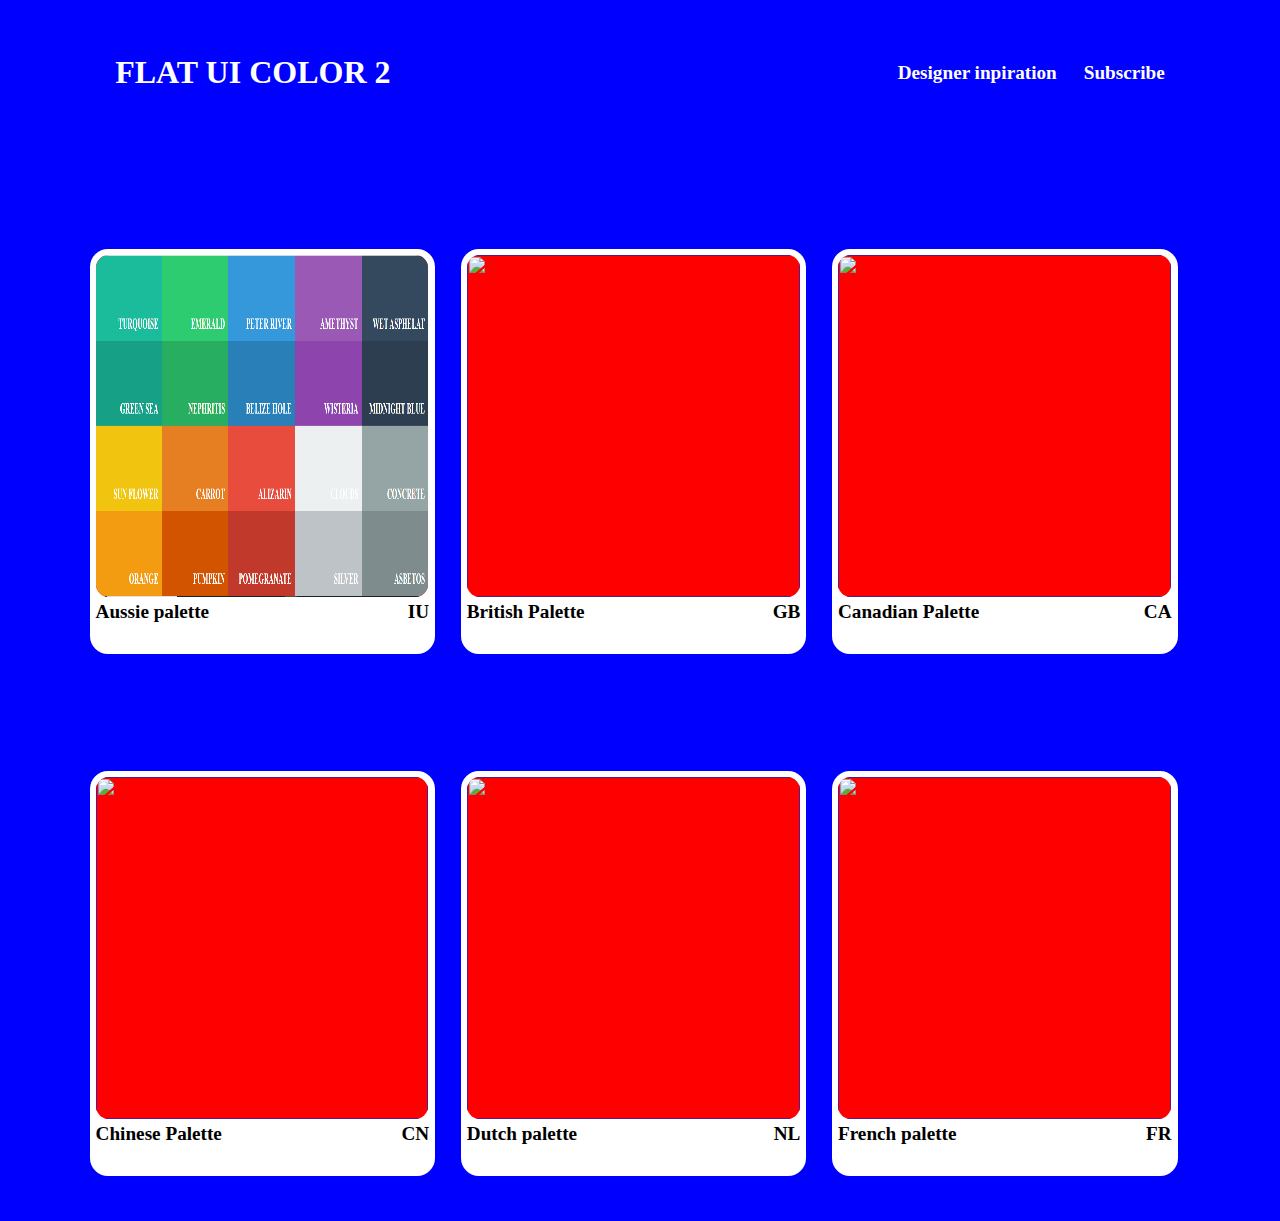
==== index.html @ ef6fa9eb "first commit" ====
<!DOCTYPE html>
<html lang="en">
<head>
    <meta charset="UTF-8">
    <meta name="viewport" content="width=device-width, initial-scale=1.0">
    <title>Document</title>
    <link rel="stylesheet" href="style.css">
</head>
<body>  
    <div id="main">
    <nav>
        <h1>Flat ui color 2</h1>
        <div id="Links">
            <a href="">Designer inpiration</a>
            <a href="">Subscribe</a>
        </div>
    </nav>
    <!-- HERO-SECTION -->
    <div id="hero-section">
        <div class="row1">
                <div class="card">
                    <a href="./html/page1.html">
                    <img src="./assets/Screenshot 2025-01-30 010725.png" alt="">
                </a>
                    <div id="card-content">
                        <h2>Aussie palette</h2>
                        <h2>IU</h2>
                    </div>
            </div>
       
            <div class="card">
                <a href="">
                <img src="" alt="">
            </a>
                    <div id="card-content">
                        <h2>British Palette</h2>
                        <h2>GB</h2>
                    </div>
            </div>
       
        
            <div class="card">
                <a href="">
                <img src="" alt="">
            </a>
                    <div id="card-content">
                        <h2>Canadian Palette</h2>
                        <h2>CA</h2>
                    </div>
            </div>
      
        </div>
        <!-- r0w2 -->
        <div class="row2">
            <div class="card">
                <a href="">
                <img src="" alt="">
            </a>
                <div id="card-content">
                    <h2>Chinese Palette</h2>
                    <h2>CN</h2>
                </div>
            </div>
       
        
            <div class="card">
                <a href="">
                <img src="" alt="">
            </a>
                    <div id="card-content">
                        <h2>Dutch palette</h2>
                        <h2>NL</h2>
                    </div>
            </div>
        
            <div class="card">
                <a href="">
                <img src="" alt="">
            </a>
                    <div id="card-content">
                        <h2>French palette</h2>
                        <h2>FR</h2>
                    </div>
            </div>
        
        </div>

    </div>
</div>
</body>
</html>
---- style.css ----
*{
    padding: 0;
    margin: 0;
    box-sizing: border-box;
}
html,body{
    height: 100%;
    width: 100%;
    background-color: blue;
}
#main{
    height: 100%;
    width: 100%;
    padding-left: 7vw;
    padding-right: 7vw;
}
nav{
    display: flex;
    align-items: center;
    justify-content: space-between;
    /* background-color: red; */
    padding: 2.5vh 2vw;
    color: white;
    padding-top: 6vh;
}
nav h1{
    text-transform: uppercase;
}
#Links a{
    text-decoration: none;
    color: white;
    font-size: 1.5vw;
    margin-left: 1.8vw;
    font-weight: 900;
}
/* hero-section */
#hero-section{
    /* background-color: yellow; */
    height: 100%;
    width: 100%;
    position: relative;
    display: flex;
    flex-wrap: wrap;
    

}
.row1{
    /* background-color:grey; */
    width: 100%;
    height: 50%;
    margin-top: 8vh;
    display: flex;
    gap: 2vw;
    margin-top: 15vh;
    
    
}
.card{
    height: 45vh;
    width: 27vw;
    border: 6px solid white;
    background-color: white;
    border-radius: 2vh;

}
.card img{
    height: 38vh;
    width: 26vw;
    background-color: red;
    border-radius: 1vw;
}
#card-content{
    display: flex;
    justify-content: space-between;
    margin-bottom: 2vh;
}
#card-content h2{
    font-size: 1.5vw;
}
.row2{
    /* background-color:grey; */
    width: 100%;
    height: 50%;
    margin-top: 8vh;
    display: flex;
    gap: 2vw;
    /* padding: 9vh 1vw; */
}
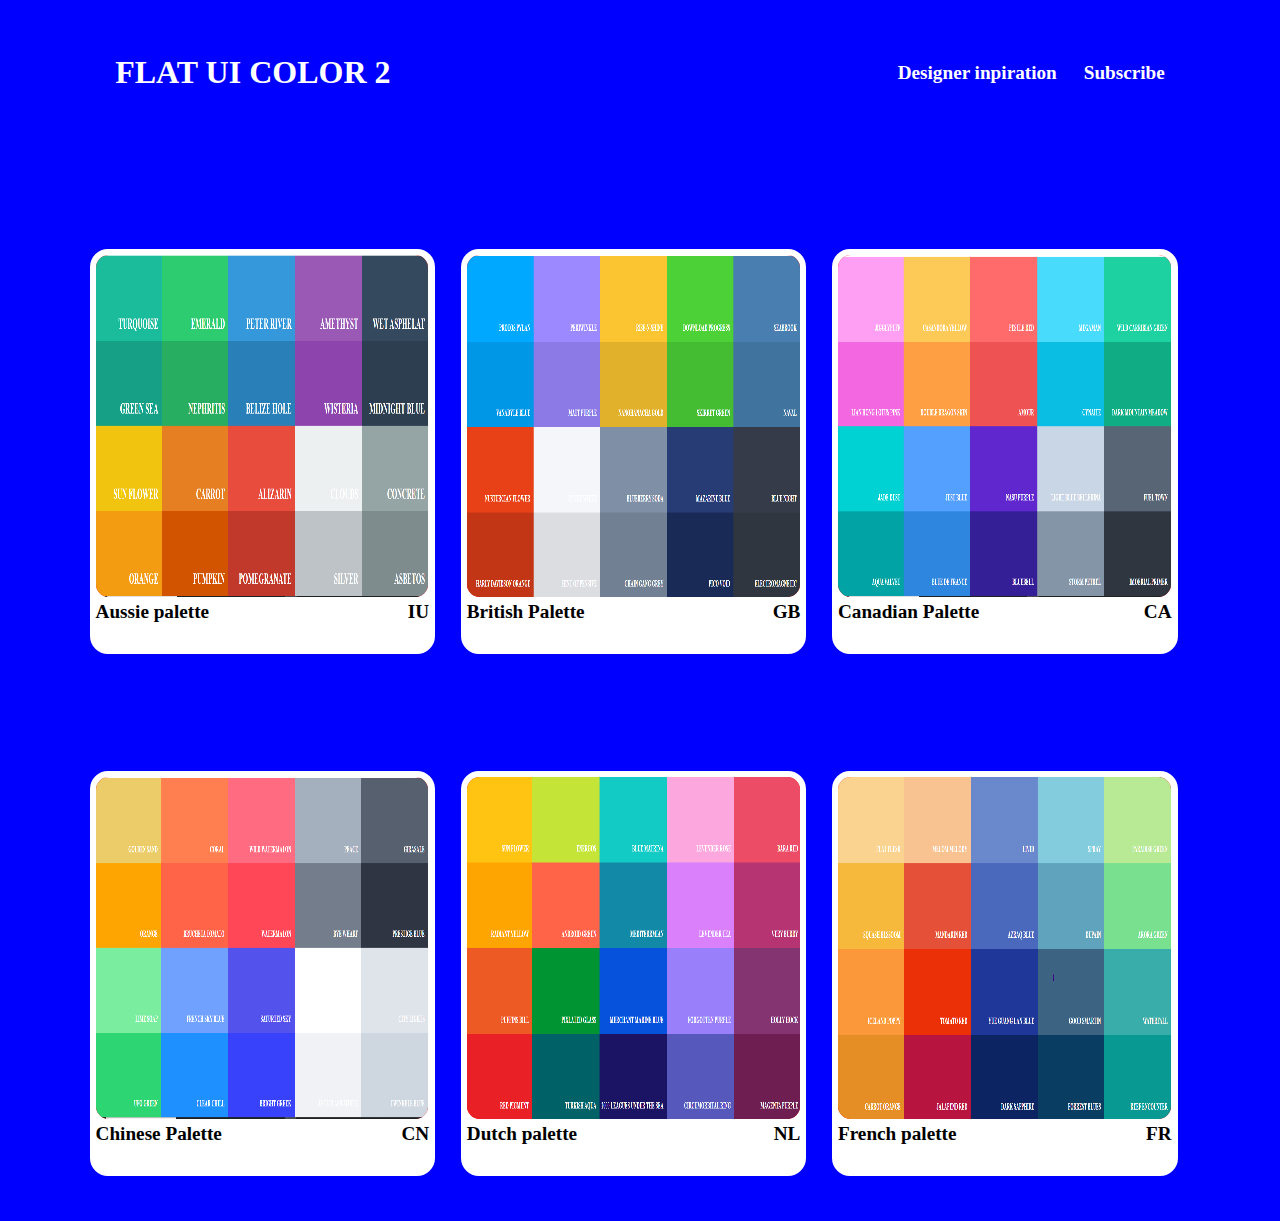
==== commit f2869478: "update" ====
--- a/index.html
+++ b/index.html
@@ -19,7 +19,7 @@
     <div id="hero-section">
         <div class="row1">
                 <div class="card">
-                    <a href="./html/page1.html">
+                    <a href="./html/page1.html" target="_blank">
                     <img src="./assets/Screenshot 2025-01-30 010725.png" alt="">
                 </a>
                     <div id="card-content">
@@ -29,8 +29,8 @@
             </div>
        
             <div class="card">
-                <a href="">
-                <img src="" alt="">
+                <a href="./html/page2.html" target="_blank">
+                <img src="./assets/image2.png" alt="">
             </a>
                     <div id="card-content">
                         <h2>British Palette</h2>
@@ -40,8 +40,8 @@
        
         
             <div class="card">
-                <a href="">
-                <img src="" alt="">
+                <a href="./html/page3.html" target="_blank">
+                <img src="./assets/image3.png" alt="">
             </a>
                     <div id="card-content">
                         <h2>Canadian Palette</h2>
@@ -53,8 +53,8 @@
         <!-- r0w2 -->
         <div class="row2">
             <div class="card">
-                <a href="">
-                <img src="" alt="">
+                <a href="./html/page4.html">
+                <img src="./assets/image4.png" alt="">
             </a>
                 <div id="card-content">
                     <h2>Chinese Palette</h2>
@@ -64,8 +64,8 @@
        
         
             <div class="card">
-                <a href="">
-                <img src="" alt="">
+                <a href="./html/page5.html">
+                <img src="./assets/image5.png" alt="">
             </a>
                     <div id="card-content">
                         <h2>Dutch palette</h2>
@@ -74,8 +74,8 @@
             </div>
         
             <div class="card">
-                <a href="">
-                <img src="" alt="">
+                <a href="./html/page6.html">
+                <img src="./assets/image6.png" alt="">
             </a>
                     <div id="card-content">
                         <h2>French palette</h2>
--- a/style.css
+++ b/style.css
@@ -41,8 +41,6 @@
     position: relative;
     display: flex;
     flex-wrap: wrap;
-    
-
 }
 .row1{
     /* background-color:grey; */
@@ -52,8 +50,6 @@
     display: flex;
     gap: 2vw;
     margin-top: 15vh;
-    
-    
 }
 .card{
     height: 45vh;
@@ -61,7 +57,6 @@
     border: 6px solid white;
     background-color: white;
     border-radius: 2vh;
-
 }
 .card img{
     height: 38vh;
@@ -86,4 +81,10 @@
     gap: 2vw;
     /* padding: 9vh 1vw; */
 }
-
+@media (max-width:600px) {
+    #hero-section{
+        display: flex;
+        flex-wrap: wrap;
+    }
+    
+}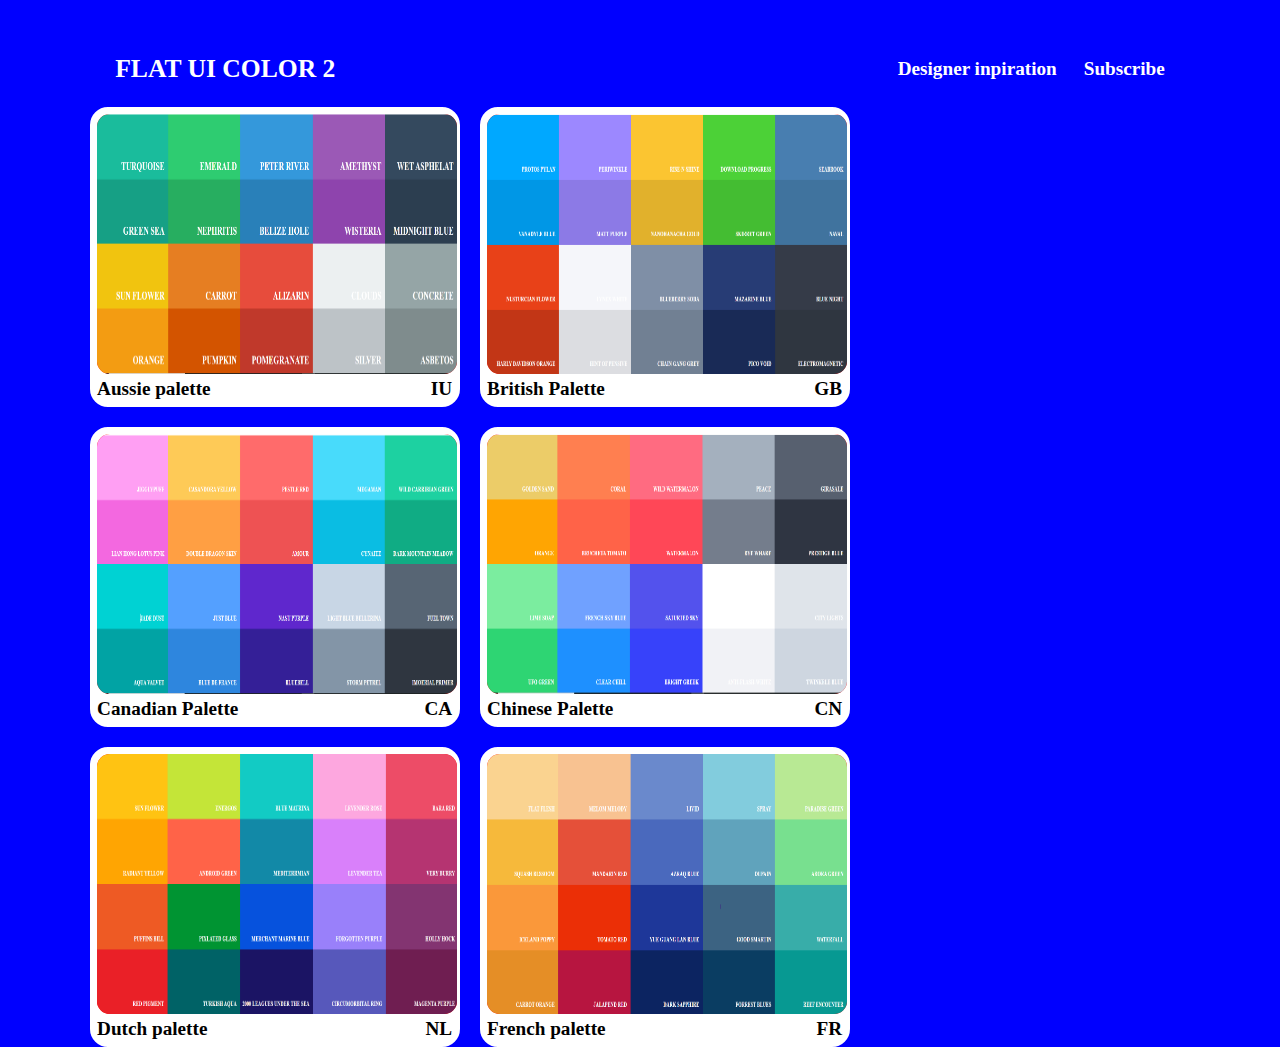
==== commit 75ebc702: "update" ====
--- a/index.html
+++ b/index.html
@@ -17,7 +17,6 @@
     </nav>
     <!-- HERO-SECTION -->
     <div id="hero-section">
-        <div class="row1">
                 <div class="card">
                     <a href="./html/page1.html" target="_blank">
                     <img src="./assets/Screenshot 2025-01-30 010725.png" alt="">
@@ -49,9 +48,9 @@
                     </div>
             </div>
       
-        </div>
+        
         <!-- r0w2 -->
-        <div class="row2">
+       
             <div class="card">
                 <a href="./html/page4.html">
                 <img src="./assets/image4.png" alt="">
@@ -82,9 +81,6 @@
                         <h2>FR</h2>
                     </div>
             </div>
-        
-        </div>
-
     </div>
 </div>
 </body>
--- a/style.css
+++ b/style.css
@@ -25,6 +25,7 @@
 }
 nav h1{
     text-transform: uppercase;
+    font-size: 2vw;
 }
 #Links a{
     text-decoration: none;
@@ -35,32 +36,25 @@
 }
 /* hero-section */
 #hero-section{
-    /* background-color: yellow; */
     height: 100%;
     width: 100%;
     position: relative;
     display: flex;
     flex-wrap: wrap;
+    gap: 20px;
 }
-.row1{
-    /* background-color:grey; */
-    width: 100%;
-    height: 50%;
-    margin-top: 8vh;
-    display: flex;
-    gap: 2vw;
-    margin-top: 15vh;
-}
+
 .card{
-    height: 45vh;
-    width: 27vw;
+    height: 300px;
+    width: 370px;
     border: 6px solid white;
     background-color: white;
     border-radius: 2vh;
+    padding: 1.5px;
 }
 .card img{
-    height: 38vh;
-    width: 26vw;
+    height: 260px;
+    width: 360px;
     background-color: red;
     border-radius: 1vw;
 }
@@ -72,19 +66,29 @@
 #card-content h2{
     font-size: 1.5vw;
 }
-.row2{
-    /* background-color:grey; */
-    width: 100%;
-    height: 50%;
-    margin-top: 8vh;
-    display: flex;
-    gap: 2vw;
-    /* padding: 9vh 1vw; */
-}
 @media (max-width:600px) {
+    nav{
+        flex-direction: column;
+        /* background-color: red; */
+    }
+    nav h1{
+        font-size: 5vw;
+    }
+    #Links{
+        margin-top: 1.5vh;
+
+    }
+    #Links a{
+        font-size: 3vw;
+    }
     #hero-section{
         display: flex;
         flex-wrap: wrap;
     }
+    #row1{
+        display: flex;
+        flex-wrap: wrap;
+        flex-direction: column;
+    }
     
 }